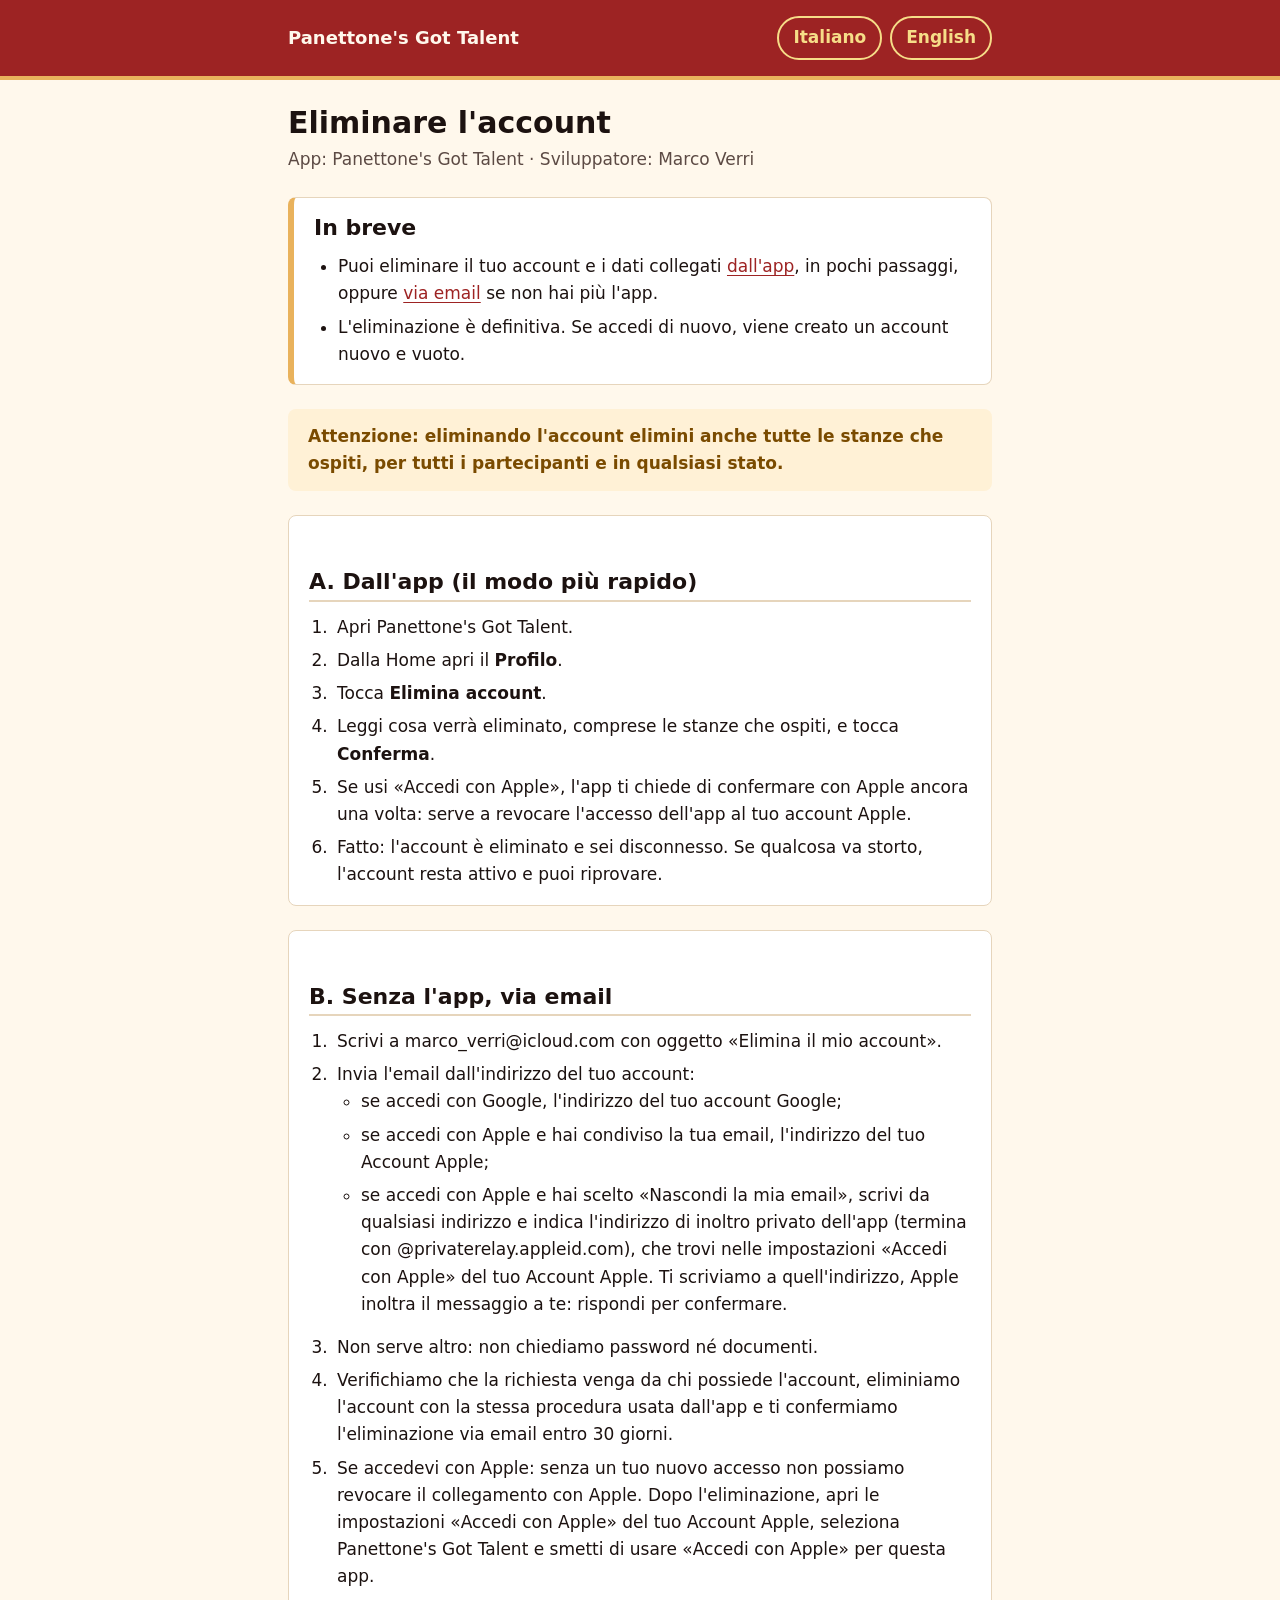
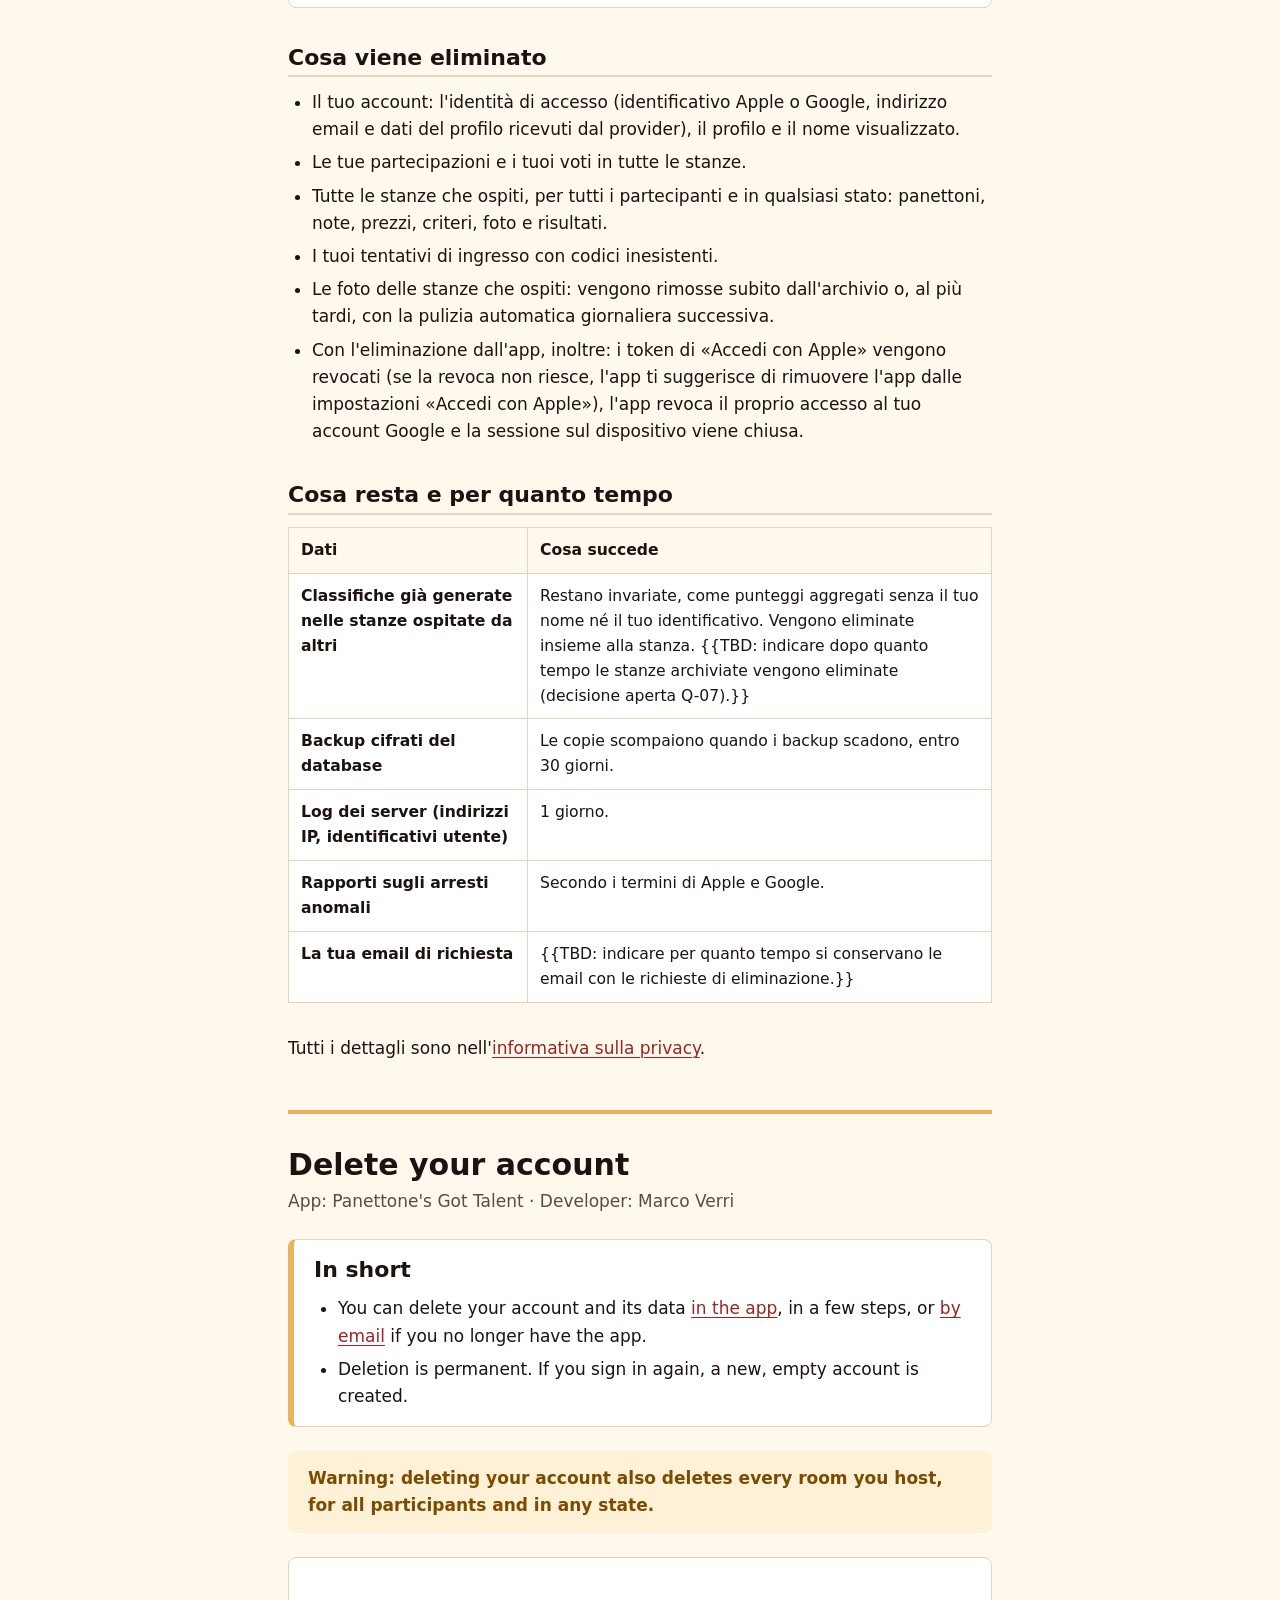
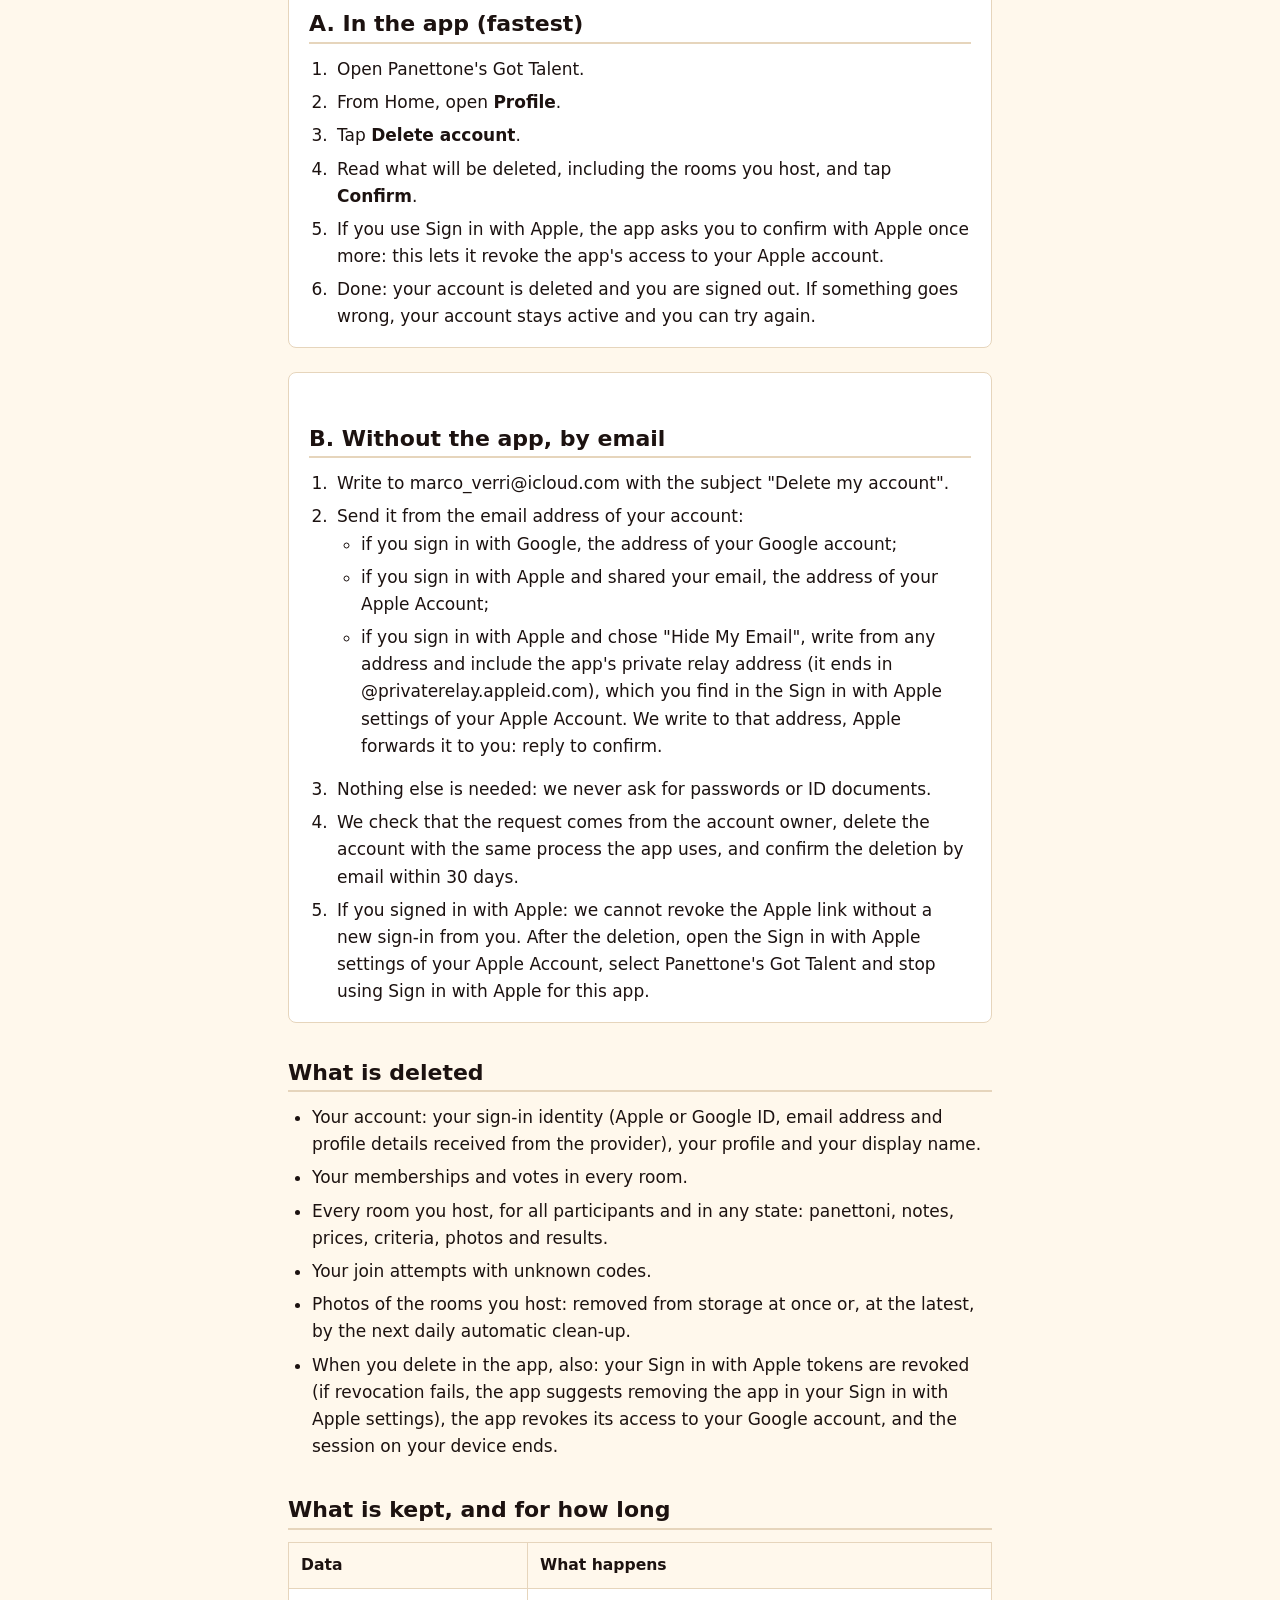
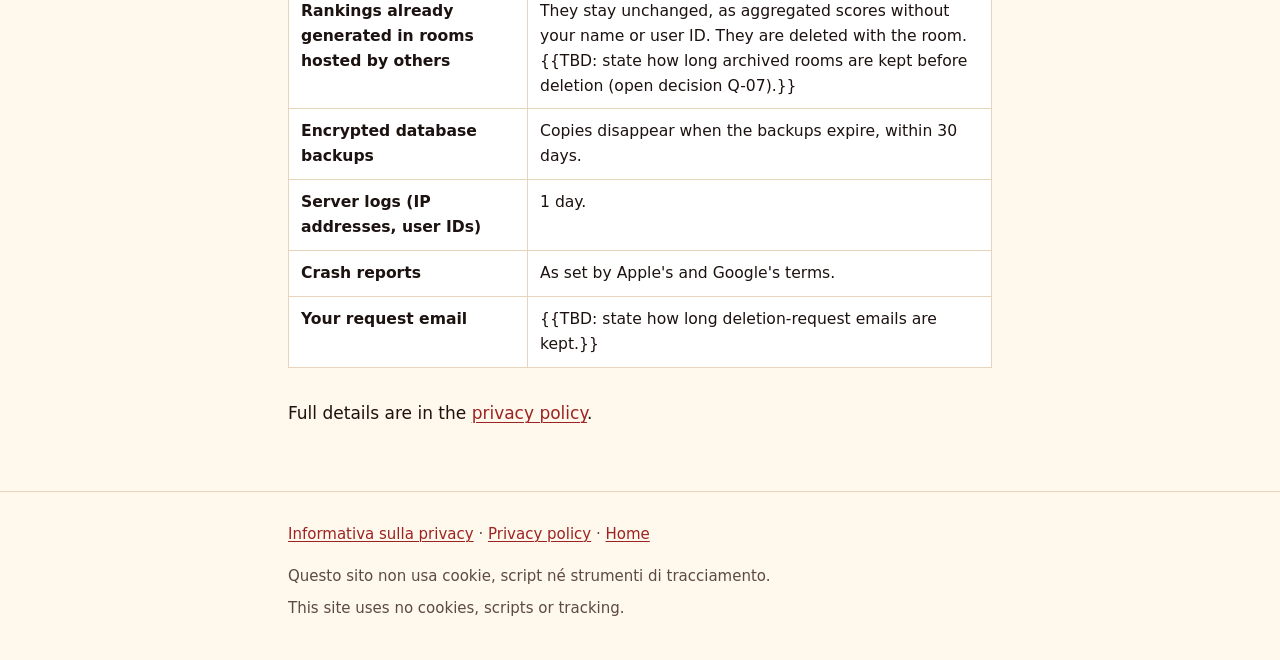
==== delete-account/index.html @ 715d3754 "feat: add privacy policy and account deletion pages Bilingual (IT/EN) static pages for the Panettone" ====
<!doctype html>
<html lang="it">
<head>
  <meta charset="utf-8">
  <meta name="viewport" content="width=device-width, initial-scale=1">
  <meta name="robots" content="index,follow">
  <meta name="color-scheme" content="light dark">
  <meta name="referrer" content="no-referrer">
  <meta http-equiv="Content-Security-Policy" content="default-src 'none'; style-src 'self'; img-src 'self' data:; base-uri 'none'; form-action 'none'">
  <meta name="description" content="Come eliminare l'account di Panettone's Got Talent e i dati collegati. How to delete your Panettone's Got Talent account and its data.">
  <title>Eliminare l'account · Delete your account – Panettone's Got Talent</title>
  <link rel="icon" href="data:,">
  <link rel="stylesheet" href="../assets/style.css">
</head>
<body>
  <header class="site-header">
    <div class="inner">
      <a class="brand" href="../">Panettone's Got Talent</a>
      <nav class="lang-switch" aria-label="Lingua / Language">
        <a href="#it" lang="it">Italiano</a>
        <a href="#en" lang="en">English</a>
      </nav>
    </div>
  </header>

  <main>
    <!-- ============================== ITALIANO ============================== -->
    <section id="it" lang="it">
      <h1>Eliminare l'account</h1>
      <p class="meta">App: Panettone's Got Talent · Sviluppatore: Marco Verri</p>

      <div class="summary">
        <h2 id="it-in-breve">In breve</h2>
        <ul>
          <li>Puoi eliminare il tuo account e i dati collegati <a href="#it-app">dall'app</a>, in pochi passaggi, oppure <a href="#it-email">via email</a> se non hai più l'app.</li>
          <li>L'eliminazione è definitiva. Se accedi di nuovo, viene creato un account nuovo e vuoto.</li>
        </ul>
      </div>

      <div class="notice" role="note">
        <p>Attenzione: eliminando l'account elimini anche tutte le stanze che ospiti, per tutti i partecipanti e in qualsiasi stato.</p>
      </div>

      <div class="card">
        <h2 id="it-app">A. Dall'app (il modo più rapido)</h2>
        <ol class="steps">
          <li>Apri Panettone's Got Talent.</li>
          <li>Dalla Home apri il <strong>Profilo</strong>.</li>
          <li>Tocca <strong>Elimina account</strong>.</li>
          <li>Leggi cosa verrà eliminato, comprese le stanze che ospiti, e tocca <strong>Conferma</strong>.</li>
          <li>Se usi «Accedi con Apple», l'app ti chiede di confermare con Apple ancora una volta: serve a revocare l'accesso dell'app al tuo account Apple.</li>
          <li>Fatto: l'account è eliminato e sei disconnesso. Se qualcosa va storto, l'account resta attivo e puoi riprovare.</li>
        </ol>
      </div>

      <div class="card">
        <h2 id="it-email">B. Senza l'app, via email</h2>
        <ol class="steps">
          <li>Scrivi a marco_verri@icloud.com con oggetto «Elimina il mio account».</li>
          <li>Invia l'email dall'indirizzo del tuo account:
            <ul>
              <li>se accedi con Google, l'indirizzo del tuo account Google;</li>
              <li>se accedi con Apple e hai condiviso la tua email, l'indirizzo del tuo Account Apple;</li>
              <li>se accedi con Apple e hai scelto «Nascondi la mia email», scrivi da qualsiasi indirizzo e indica l'indirizzo di inoltro privato dell'app (termina con @privaterelay.appleid.com), che trovi nelle impostazioni «Accedi con Apple» del tuo Account Apple. Ti scriviamo a quell'indirizzo, Apple inoltra il messaggio a te: rispondi per confermare.</li>
            </ul>
          </li>
          <li>Non serve altro: non chiediamo password né documenti.</li>
          <li>Verifichiamo che la richiesta venga da chi possiede l'account, eliminiamo l'account con la stessa procedura usata dall'app e ti confermiamo l'eliminazione via email entro 30 giorni.</li>
          <li>Se accedevi con Apple: senza un tuo nuovo accesso non possiamo revocare il collegamento con Apple. Dopo l'eliminazione, apri le impostazioni «Accedi con Apple» del tuo Account Apple, seleziona Panettone's Got Talent e smetti di usare «Accedi con Apple» per questa app.</li>
        </ol>
      </div>

      <h2 id="it-eliminato">Cosa viene eliminato</h2>
      <ul>
        <li>Il tuo account: l'identità di accesso (identificativo Apple o Google, indirizzo email e dati del profilo ricevuti dal provider), il profilo e il nome visualizzato.</li>
        <li>Le tue partecipazioni e i tuoi voti in tutte le stanze.</li>
        <li>Tutte le stanze che ospiti, per tutti i partecipanti e in qualsiasi stato: panettoni, note, prezzi, criteri, foto e risultati.</li>
        <li>I tuoi tentativi di ingresso con codici inesistenti.</li>
        <li>Le foto delle stanze che ospiti: vengono rimosse subito dall'archivio o, al più tardi, con la pulizia automatica giornaliera successiva.</li>
        <li>Con l'eliminazione dall'app, inoltre: i token di «Accedi con Apple» vengono revocati (se la revoca non riesce, l'app ti suggerisce di rimuovere l'app dalle impostazioni «Accedi con Apple»), l'app revoca il proprio accesso al tuo account Google e la sessione sul dispositivo viene chiusa.</li>
      </ul>

      <h2 id="it-conservato">Cosa resta e per quanto tempo</h2>
      <div class="table-wrap">
        <table>
          <thead>
            <tr><th scope="col">Dati</th><th scope="col">Cosa succede</th></tr>
          </thead>
          <tbody>
            <tr>
              <th scope="row">Classifiche già generate nelle stanze ospitate da altri</th>
              <td>Restano invariate, come punteggi aggregati senza il tuo nome né il tuo identificativo. Vengono eliminate insieme alla stanza. {{TBD: indicare dopo quanto tempo le stanze archiviate vengono eliminate (decisione aperta Q-07).}}</td>
            </tr>
            <tr>
              <th scope="row">Backup cifrati del database</th>
              <td>Le copie scompaiono quando i backup scadono, entro 30 giorni.</td>
            </tr>
            <tr>
              <th scope="row">Log dei server (indirizzi IP, identificativi utente)</th>
              <td>1 giorno.</td>
            </tr>
            <tr>
              <th scope="row">Rapporti sugli arresti anomali</th>
              <td>Secondo i termini di Apple e Google.</td>
            </tr>
            <tr>
              <th scope="row">La tua email di richiesta</th>
              <td>{{TBD: indicare per quanto tempo si conservano le email con le richieste di eliminazione.}}</td>
            </tr>
          </tbody>
        </table>
      </div>
      <p>Tutti i dettagli sono nell'<a href="../privacy/#it">informativa sulla privacy</a>.</p>
    </section>

    <!-- ============================== ENGLISH ============================== -->
    <section id="en" lang="en">
      <h1>Delete your account</h1>
      <p class="meta">App: Panettone's Got Talent · Developer: Marco Verri</p>

      <div class="summary">
        <h2 id="en-summary">In short</h2>
        <ul>
          <li>You can delete your account and its data <a href="#en-app">in the app</a>, in a few steps, or <a href="#en-email">by email</a> if you no longer have the app.</li>
          <li>Deletion is permanent. If you sign in again, a new, empty account is created.</li>
        </ul>
      </div>

      <div class="notice" role="note">
        <p>Warning: deleting your account also deletes every room you host, for all participants and in any state.</p>
      </div>

      <div class="card">
        <h2 id="en-app">A. In the app (fastest)</h2>
        <ol class="steps">
          <li>Open Panettone's Got Talent.</li>
          <li>From Home, open <strong>Profile</strong>.</li>
          <li>Tap <strong>Delete account</strong>.</li>
          <li>Read what will be deleted, including the rooms you host, and tap <strong>Confirm</strong>.</li>
          <li>If you use Sign in with Apple, the app asks you to confirm with Apple once more: this lets it revoke the app's access to your Apple account.</li>
          <li>Done: your account is deleted and you are signed out. If something goes wrong, your account stays active and you can try again.</li>
        </ol>
      </div>

      <div class="card">
        <h2 id="en-email">B. Without the app, by email</h2>
        <ol class="steps">
          <li>Write to marco_verri@icloud.com with the subject "Delete my account".</li>
          <li>Send it from the email address of your account:
            <ul>
              <li>if you sign in with Google, the address of your Google account;</li>
              <li>if you sign in with Apple and shared your email, the address of your Apple Account;</li>
              <li>if you sign in with Apple and chose "Hide My Email", write from any address and include the app's private relay address (it ends in @privaterelay.appleid.com), which you find in the Sign in with Apple settings of your Apple Account. We write to that address, Apple forwards it to you: reply to confirm.</li>
            </ul>
          </li>
          <li>Nothing else is needed: we never ask for passwords or ID documents.</li>
          <li>We check that the request comes from the account owner, delete the account with the same process the app uses, and confirm the deletion by email within 30 days.</li>
          <li>If you signed in with Apple: we cannot revoke the Apple link without a new sign-in from you. After the deletion, open the Sign in with Apple settings of your Apple Account, select Panettone's Got Talent and stop using Sign in with Apple for this app.</li>
        </ol>
      </div>

      <h2 id="en-deleted">What is deleted</h2>
      <ul>
        <li>Your account: your sign-in identity (Apple or Google ID, email address and profile details received from the provider), your profile and your display name.</li>
        <li>Your memberships and votes in every room.</li>
        <li>Every room you host, for all participants and in any state: panettoni, notes, prices, criteria, photos and results.</li>
        <li>Your join attempts with unknown codes.</li>
        <li>Photos of the rooms you host: removed from storage at once or, at the latest, by the next daily automatic clean-up.</li>
        <li>When you delete in the app, also: your Sign in with Apple tokens are revoked (if revocation fails, the app suggests removing the app in your Sign in with Apple settings), the app revokes its access to your Google account, and the session on your device ends.</li>
      </ul>

      <h2 id="en-kept">What is kept, and for how long</h2>
      <div class="table-wrap">
        <table>
          <thead>
            <tr><th scope="col">Data</th><th scope="col">What happens</th></tr>
          </thead>
          <tbody>
            <tr>
              <th scope="row">Rankings already generated in rooms hosted by others</th>
              <td>They stay unchanged, as aggregated scores without your name or user ID. They are deleted with the room. {{TBD: state how long archived rooms are kept before deletion (open decision Q-07).}}</td>
            </tr>
            <tr>
              <th scope="row">Encrypted database backups</th>
              <td>Copies disappear when the backups expire, within 30 days.</td>
            </tr>
            <tr>
              <th scope="row">Server logs (IP addresses, user IDs)</th>
              <td>1 day.</td>
            </tr>
            <tr>
              <th scope="row">Crash reports</th>
              <td>As set by Apple's and Google's terms.</td>
            </tr>
            <tr>
              <th scope="row">Your request email</th>
              <td>{{TBD: state how long deletion-request emails are kept.}}</td>
            </tr>
          </tbody>
        </table>
      </div>
      <p>Full details are in the <a href="../privacy/#en">privacy policy</a>.</p>
    </section>
  </main>

  <footer class="site-footer">
    <div class="inner">
      <p><a href="../privacy/#it" lang="it">Informativa sulla privacy</a> · <a href="../privacy/#en" lang="en">Privacy policy</a> · <a href="../">Home</a></p>
      <p lang="it">Questo sito non usa cookie, script né strumenti di tracciamento.</p>
      <p lang="en">This site uses no cookies, scripts or tracking.</p>
    </div>
  </footer>
</body>
</html>
---- assets/style.css ----
/*
 * Panettone's Got Talent - legal pages.
 * Colours come from the app's semantic tokens (docs/design/ui-guidelines.md).
 * Brand red and gold are used for the header, links and accents only;
 * body text stays ink on cream (light) or cream on night (dark).
 */

:root {
  color-scheme: light dark;

  --bg: #FFF8EC;            /* background (cream50) */
  --surface: #FFFFFF;       /* surface */
  --text: #1C1210;          /* textPrimary (ink900) */
  --text-muted: #5C4A44;    /* textSecondary (ink600) */
  --link: #9D2323;          /* primary (red700) */
  --link-hover: #7E1B1C;    /* primaryPressed (red800) */
  --border: #E6D5BC;        /* borderSubtle */
  --accent: #E9B25C;        /* accent (gold400), decoration only */
  --focus: #7A5512;         /* focus (gold700) */
  --stage: #9D2323;         /* stage surface */
  --stage-text: #FFF8EC;
  --stage-highlight: #F6DD88;
  --notice-bg: #FFF1D6;     /* warningContainer */
  --notice-text: #7A4B00;   /* warning */

  --font: system-ui, -apple-system, "Segoe UI", Roboto, "Helvetica Neue", Arial, sans-serif;
  --measure: 46rem;
}

@media (prefers-color-scheme: dark) {
  :root {
    --bg: #1F0A0B;          /* background, dark (night950) */
    --surface: #2B1213;     /* surface, dark */
    --text: #FBF1E3;        /* textPrimary, dark */
    --text-muted: #D8C3B0;  /* textSecondary, dark */
    --link: #E9B25C;        /* primary, dark (gold takes over) */
    --link-hover: #F6DD88;  /* primaryPressed, dark */
    --border: #4A2A28;      /* borderSubtle, dark */
    --accent: #F6DD88;
    --focus: #E9B25C;
    --stage: #531413;       /* deep stage area */
    --notice-bg: #3A2A08;   /* warningContainer, dark */
    --notice-text: #FFD27A; /* warning, dark */
  }
}

*,
*::before,
*::after {
  box-sizing: border-box;
}

html {
  -webkit-text-size-adjust: 100%;
  text-size-adjust: 100%;
}

body {
  margin: 0;
  background: var(--bg);
  color: var(--text);
  font-family: var(--font);
  font-size: 1.0625rem;
  line-height: 1.6;
  overflow-wrap: break-word;
}

/* Header: the only large brand-red area */

.site-header {
  background: var(--stage);
  color: var(--stage-text);
  border-bottom: 4px solid var(--accent);
}

.site-header .inner {
  max-width: var(--measure);
  margin: 0 auto;
  padding: 1rem;
  display: flex;
  flex-wrap: wrap;
  align-items: center;
  justify-content: space-between;
  gap: 0.5rem 1rem;
}

.brand {
  color: var(--stage-text);
  font-weight: 700;
  font-size: 1.125rem;
  text-decoration: none;
  display: inline-flex;
  align-items: center;
  min-height: 44px;
}

.brand:hover,
.brand:focus-visible {
  color: var(--stage-highlight);
}

.lang-switch {
  display: flex;
  gap: 0.5rem;
}

.lang-switch a {
  display: inline-flex;
  align-items: center;
  justify-content: center;
  min-height: 44px;
  min-width: 44px;
  padding: 0 0.875rem;
  border: 2px solid var(--stage-highlight);
  border-radius: 999px;
  color: var(--stage-highlight);
  font-weight: 600;
  text-decoration: none;
}

.lang-switch a:hover,
.lang-switch a:focus-visible {
  background: var(--stage-highlight);
  color: #1C1210;
}

/* Main column */

main {
  max-width: var(--measure);
  margin: 0 auto;
  padding: 1.5rem 1rem 3rem;
}

section[lang] + section[lang] {
  margin-top: 3rem;
  padding-top: 2rem;
  border-top: 4px solid var(--accent);
}

h1,
h2,
h3 {
  line-height: 1.25;
  color: var(--text);
}

h1 {
  font-size: 1.875rem;
  margin: 0 0 0.25rem;
}

h2 {
  font-size: 1.375rem;
  margin: 2.25rem 0 0.75rem;
  padding-bottom: 0.25rem;
  border-bottom: 2px solid var(--border);
}

h3 {
  font-size: 1.125rem;
  margin: 1.5rem 0 0.5rem;
}

[id] {
  scroll-margin-top: 1rem;
}

p,
ul,
ol,
table {
  margin: 0 0 1rem;
}

ul,
ol {
  padding-left: 1.5rem;
}

li + li {
  margin-top: 0.375rem;
}

.meta {
  color: var(--text-muted);
  margin-bottom: 1.5rem;
}

a {
  color: var(--link);
  text-decoration-thickness: 1px;
  text-underline-offset: 0.15em;
}

a:hover {
  color: var(--link-hover);
  text-decoration-thickness: 2px;
}

a:focus-visible {
  outline: 3px solid var(--focus);
  outline-offset: 2px;
  border-radius: 2px;
}

.site-header a:focus-visible {
  outline-color: var(--stage-highlight);
}

/* Summary box: the answer first */

.summary {
  background: var(--surface);
  border: 1px solid var(--border);
  border-left: 6px solid var(--accent);
  border-radius: 8px;
  padding: 1rem 1.25rem;
  margin: 0 0 1.5rem;
}

.summary h2 {
  margin-top: 0;
  border-bottom: 0;
  padding-bottom: 0;
}

.summary ul {
  margin-bottom: 0;
}

/* Warning notice (hosted rooms deleted for everyone) */

.notice {
  background: var(--notice-bg);
  color: var(--notice-text);
  border-radius: 8px;
  padding: 0.875rem 1.25rem;
  margin: 0 0 1.5rem;
  font-weight: 600;
}

.notice p {
  margin: 0;
}

/* Table of contents */

.toc {
  margin: 0 0 1.5rem;
}

.toc ol {
  columns: 2 16rem;
  column-gap: 2rem;
}

.toc li {
  break-inside: avoid;
}

/* Steps */

.steps > li {
  padding-left: 0.25rem;
}

.card {
  background: var(--surface);
  border: 1px solid var(--border);
  border-radius: 8px;
  padding: 1rem 1.25rem;
  margin: 0 0 1.5rem;
}

.card h3 {
  margin-top: 0;
}

.card > :last-child {
  margin-bottom: 0;
}

/* Tables: two columns, wrap on small screens */

.table-wrap {
  overflow-x: auto;
  margin: 0 0 1rem;
}

table {
  width: 100%;
  border-collapse: collapse;
  background: var(--surface);
  font-size: 0.975rem;
}

th,
td {
  text-align: left;
  vertical-align: top;
  padding: 0.625rem 0.75rem;
  border: 1px solid var(--border);
}

thead th {
  background: var(--bg);
}

tbody th {
  font-weight: 600;
  width: 34%;
}

/* Footer */

.site-footer {
  border-top: 1px solid var(--border);
  color: var(--text-muted);
  font-size: 0.9375rem;
}

.site-footer .inner {
  max-width: var(--measure);
  margin: 0 auto;
  padding: 1.25rem 1rem 2rem;
}

.site-footer p {
  margin: 0 0 0.5rem;
}

.site-footer a {
  display: inline-block;
  min-height: 44px;
  line-height: 44px;
}

/* Landing page links */

.link-list {
  list-style: none;
  padding: 0;
}

.link-list a {
  display: inline-flex;
  align-items: center;
  min-height: 44px;
  font-weight: 600;
}

@media (max-width: 30rem) {
  body {
    font-size: 1rem;
  }

  h1 {
    font-size: 1.625rem;
  }

  tbody th {
    width: 40%;
  }
}

@media print {
  .site-header,
  .lang-switch,
  .site-footer {
    background: none;
    color: #000;
    border: 0;
  }

  body {
    background: #fff;
    color: #000;
  }

  a,
  .brand {
    color: #000;
  }
}
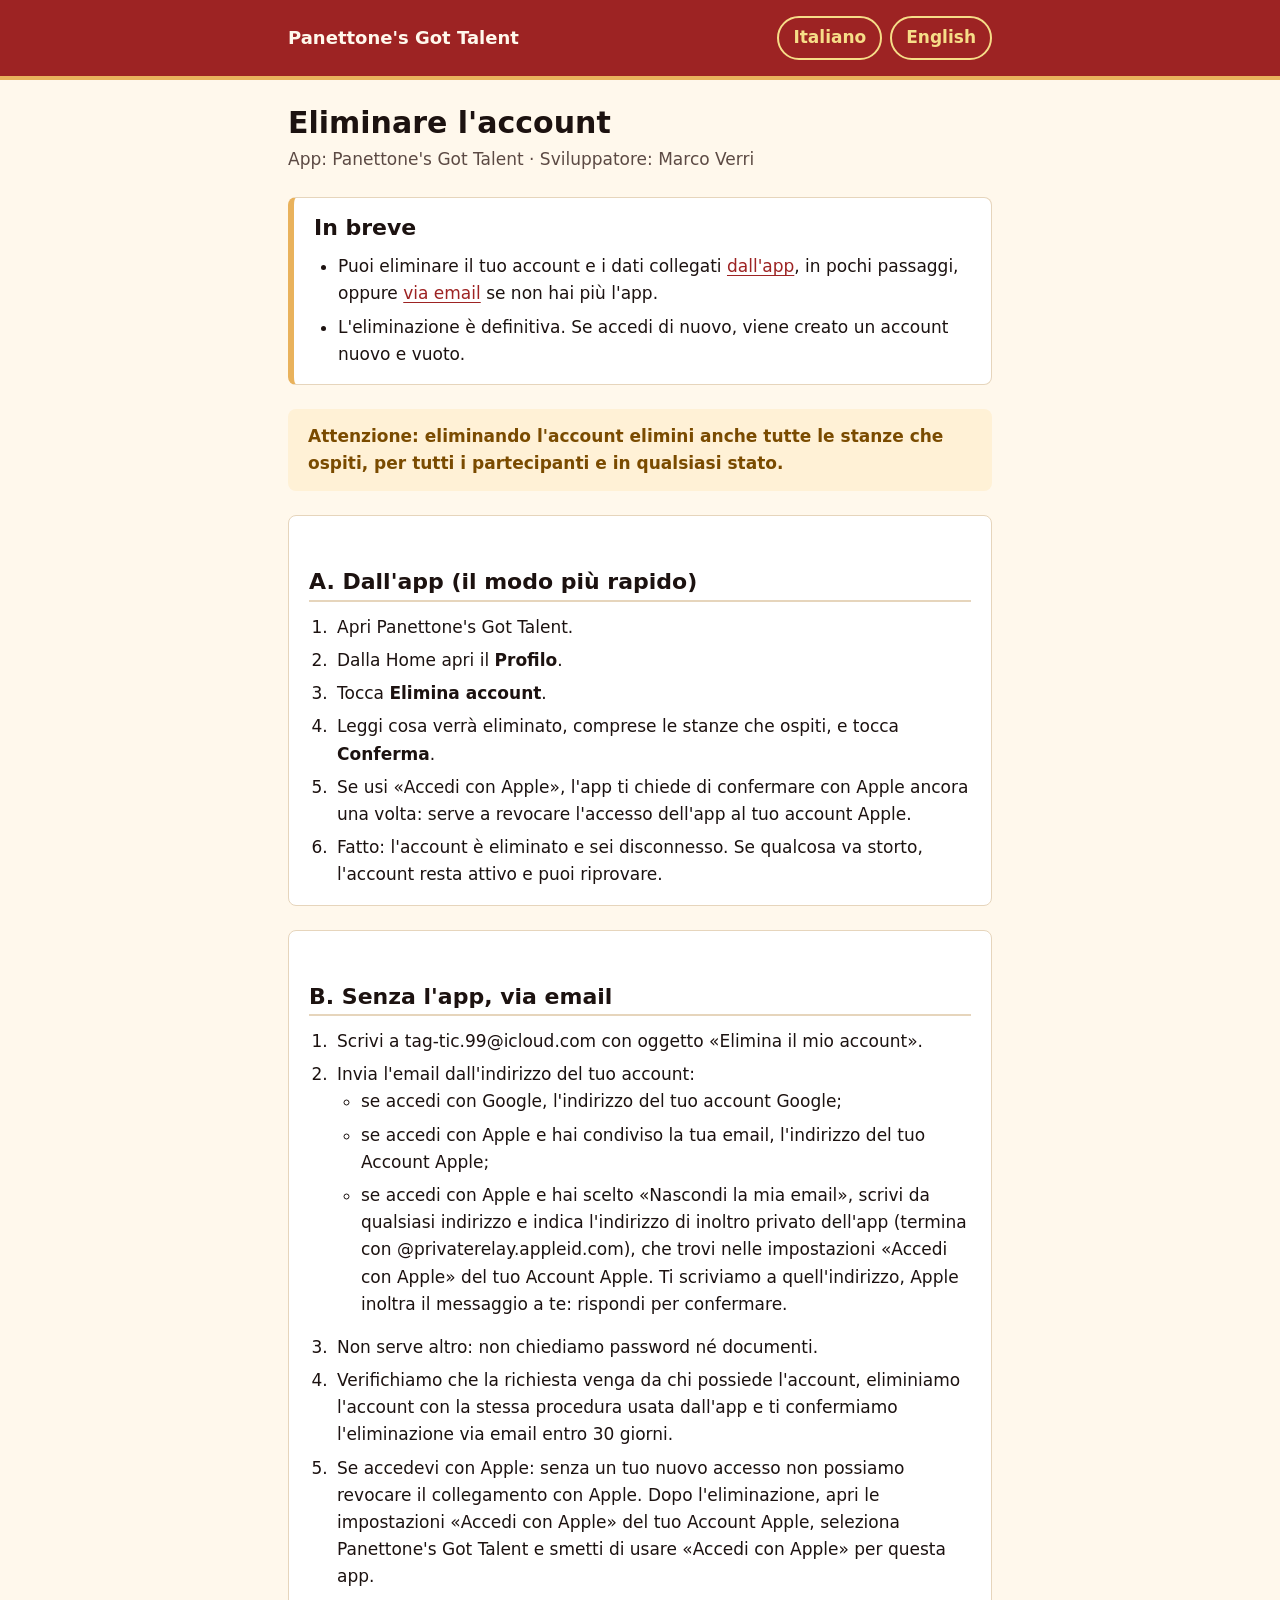
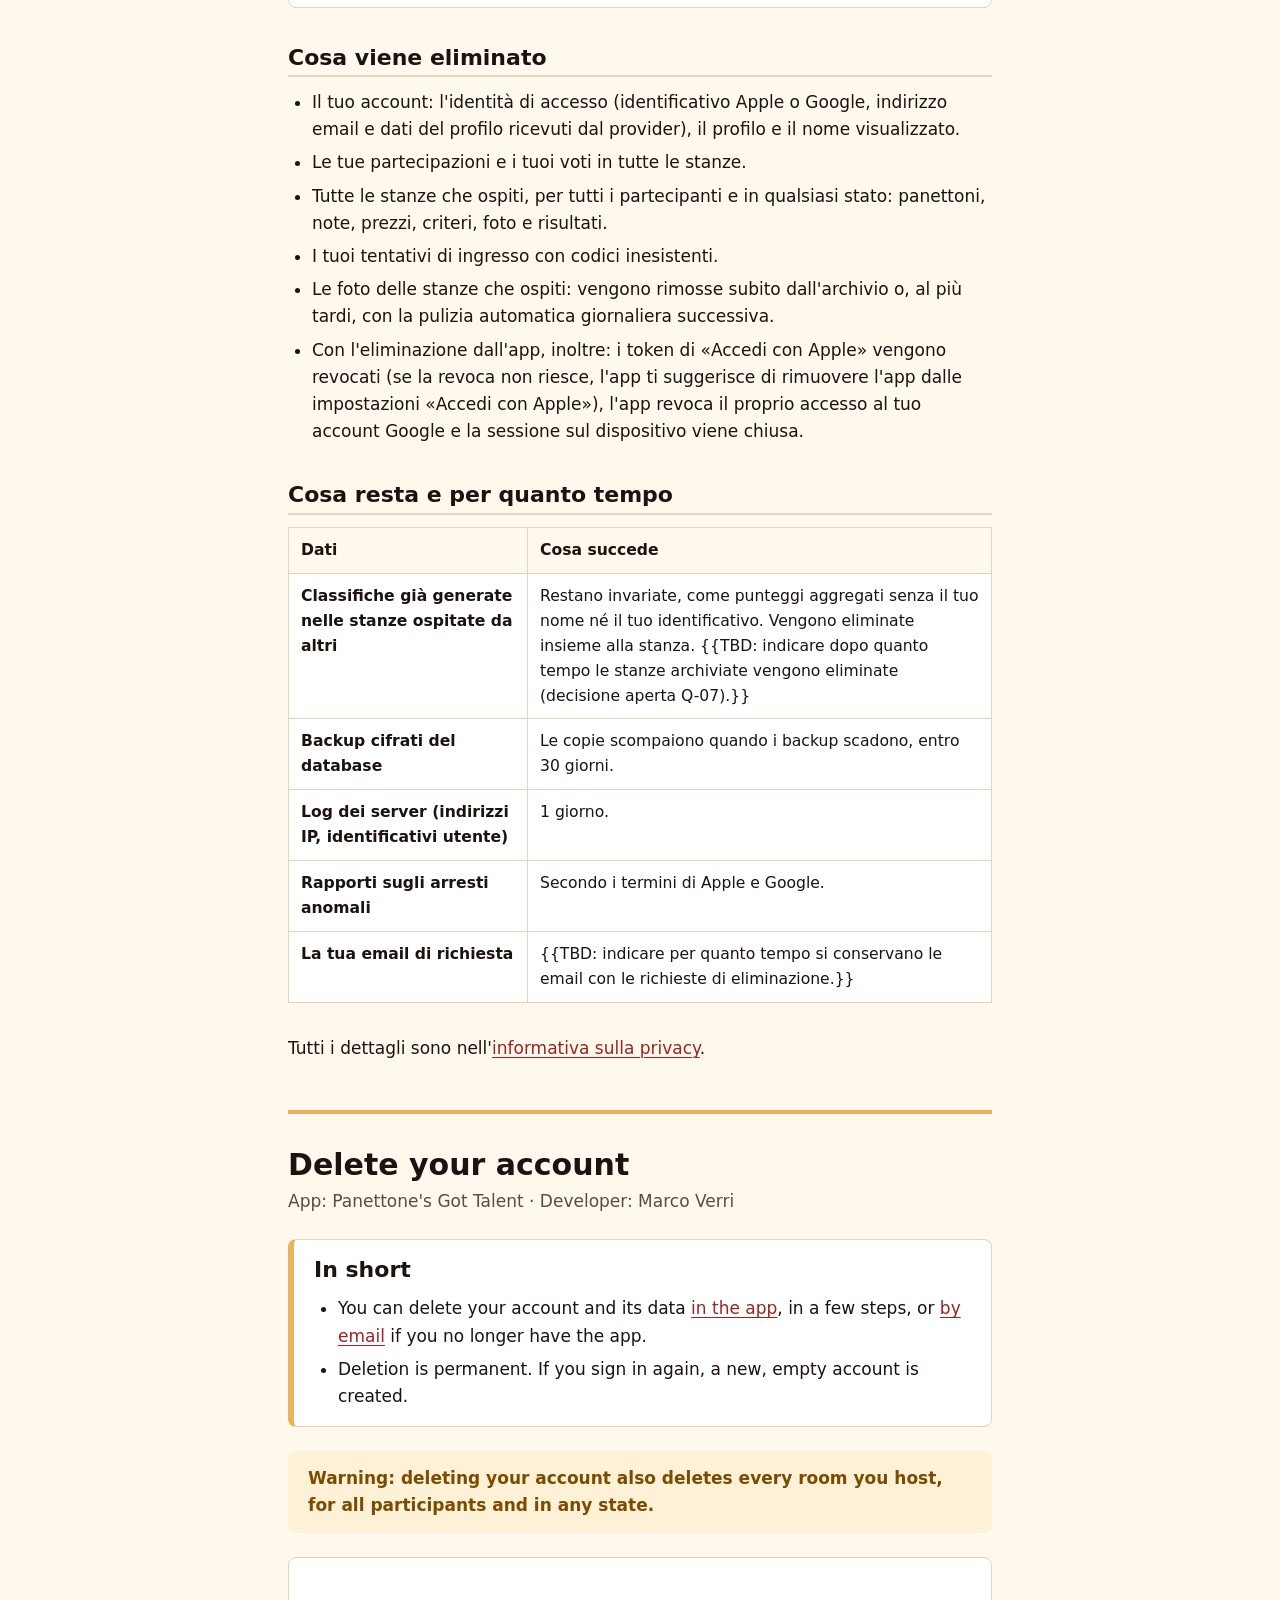
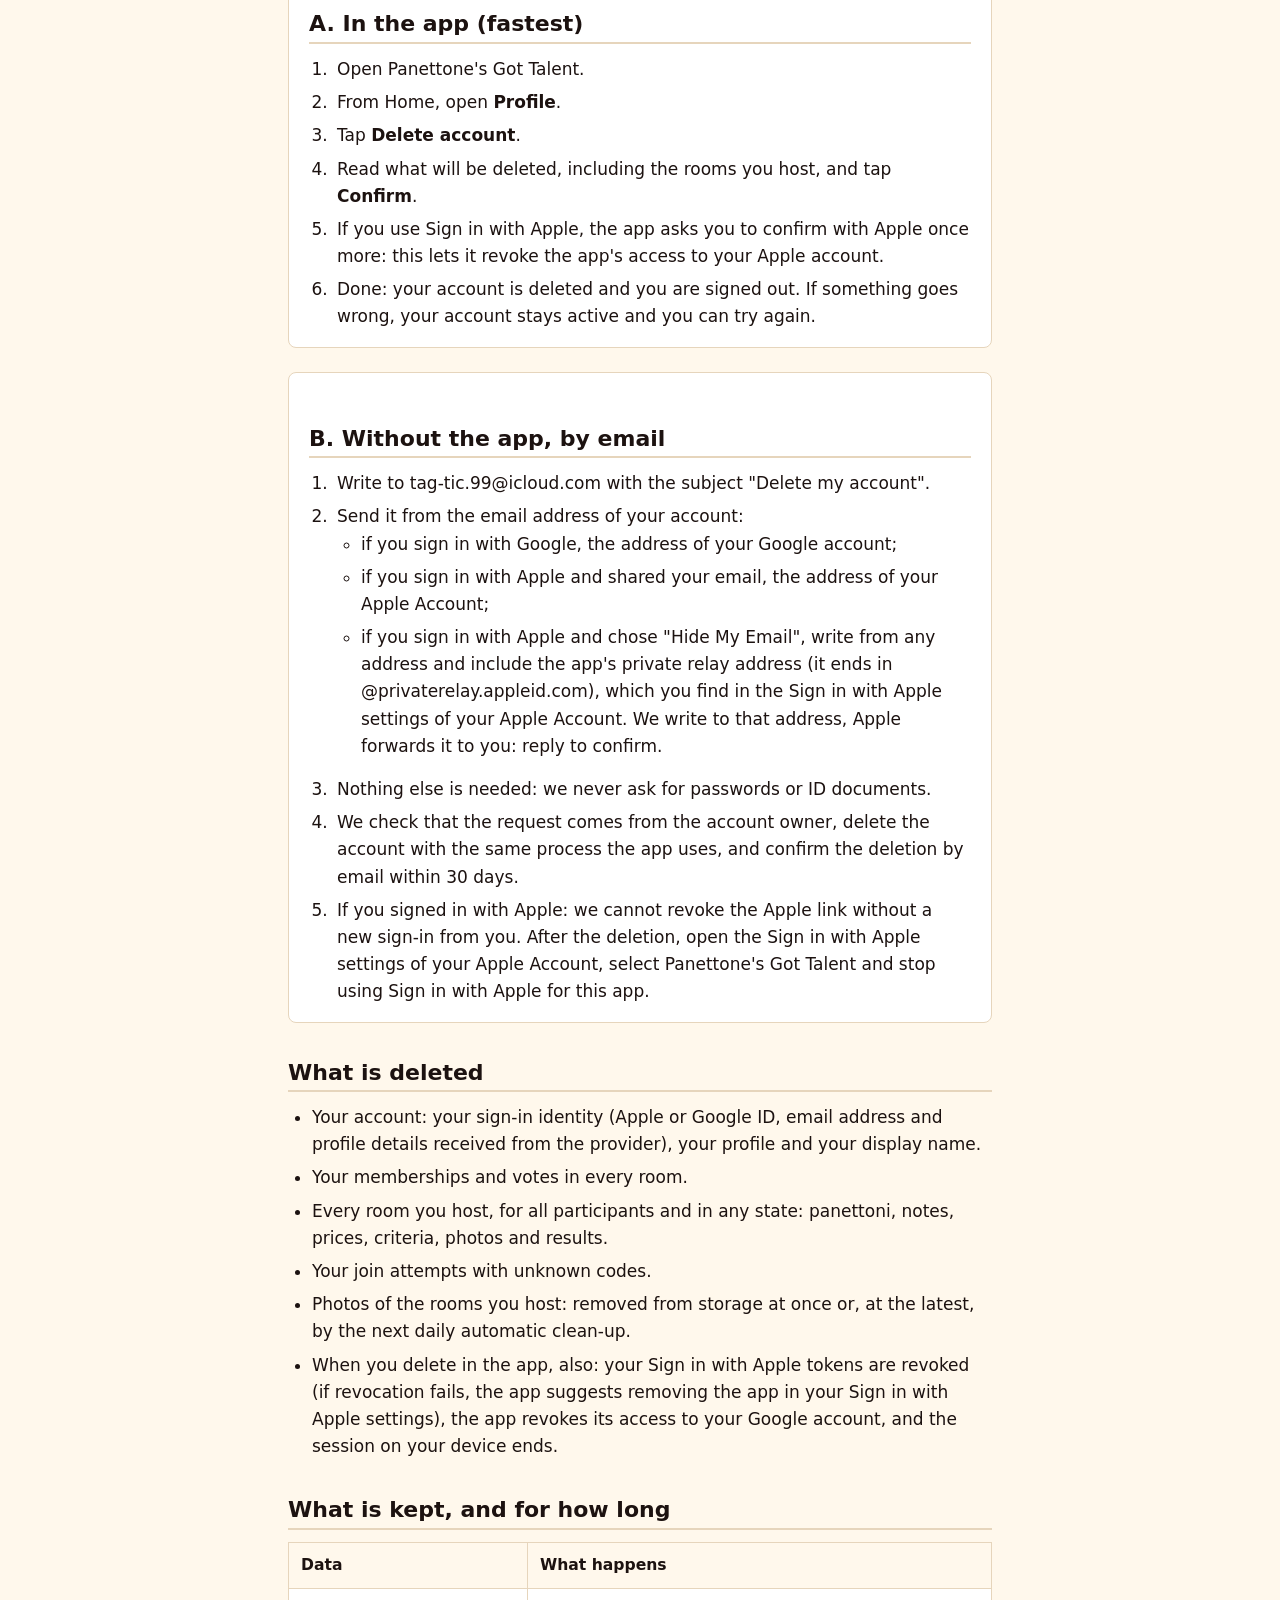
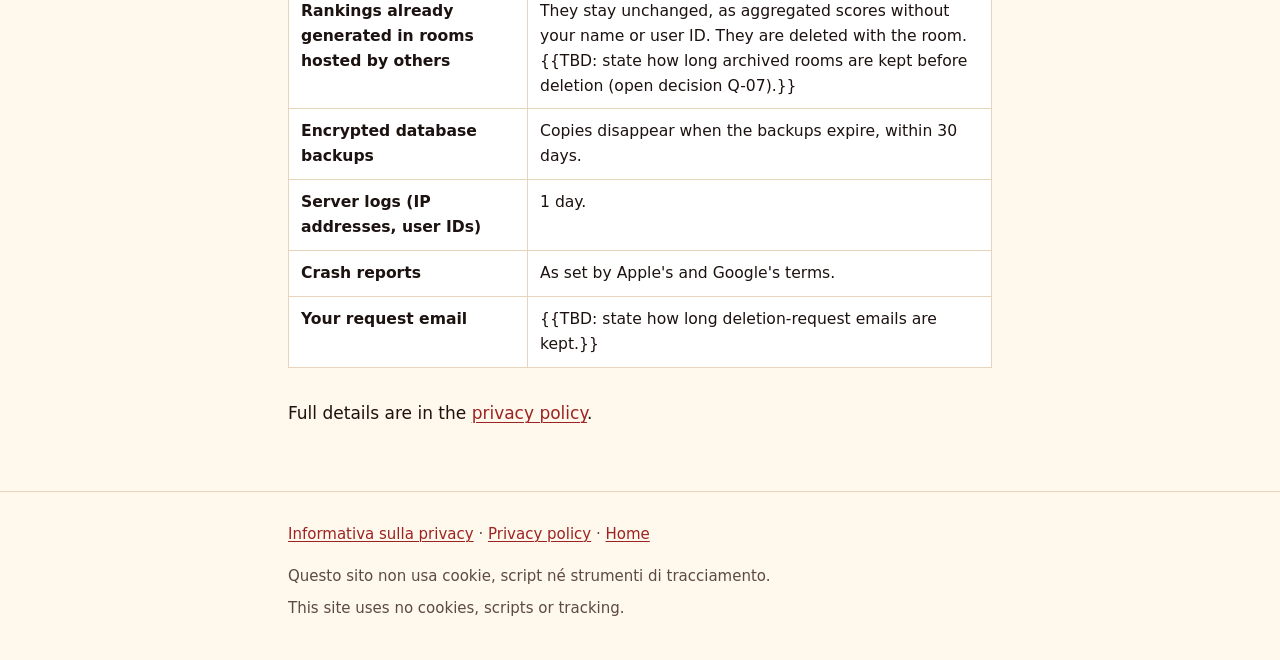
==== commit e8191146: "fix: use the dedicated contact email" ====
--- a/delete-account/index.html
+++ b/delete-account/index.html
@@ -56,7 +56,7 @@
       <div class="card">
         <h2 id="it-email">B. Senza l'app, via email</h2>
         <ol class="steps">
-          <li>Scrivi a marco_verri@icloud.com con oggetto «Elimina il mio account».</li>
+          <li>Scrivi a tag-tic.99@icloud.com con oggetto «Elimina il mio account».</li>
           <li>Invia l'email dall'indirizzo del tuo account:
             <ul>
               <li>se accedi con Google, l'indirizzo del tuo account Google;</li>
@@ -145,7 +145,7 @@
       <div class="card">
         <h2 id="en-email">B. Without the app, by email</h2>
         <ol class="steps">
-          <li>Write to marco_verri@icloud.com with the subject "Delete my account".</li>
+          <li>Write to tag-tic.99@icloud.com with the subject "Delete my account".</li>
           <li>Send it from the email address of your account:
             <ul>
               <li>if you sign in with Google, the address of your Google account;</li>
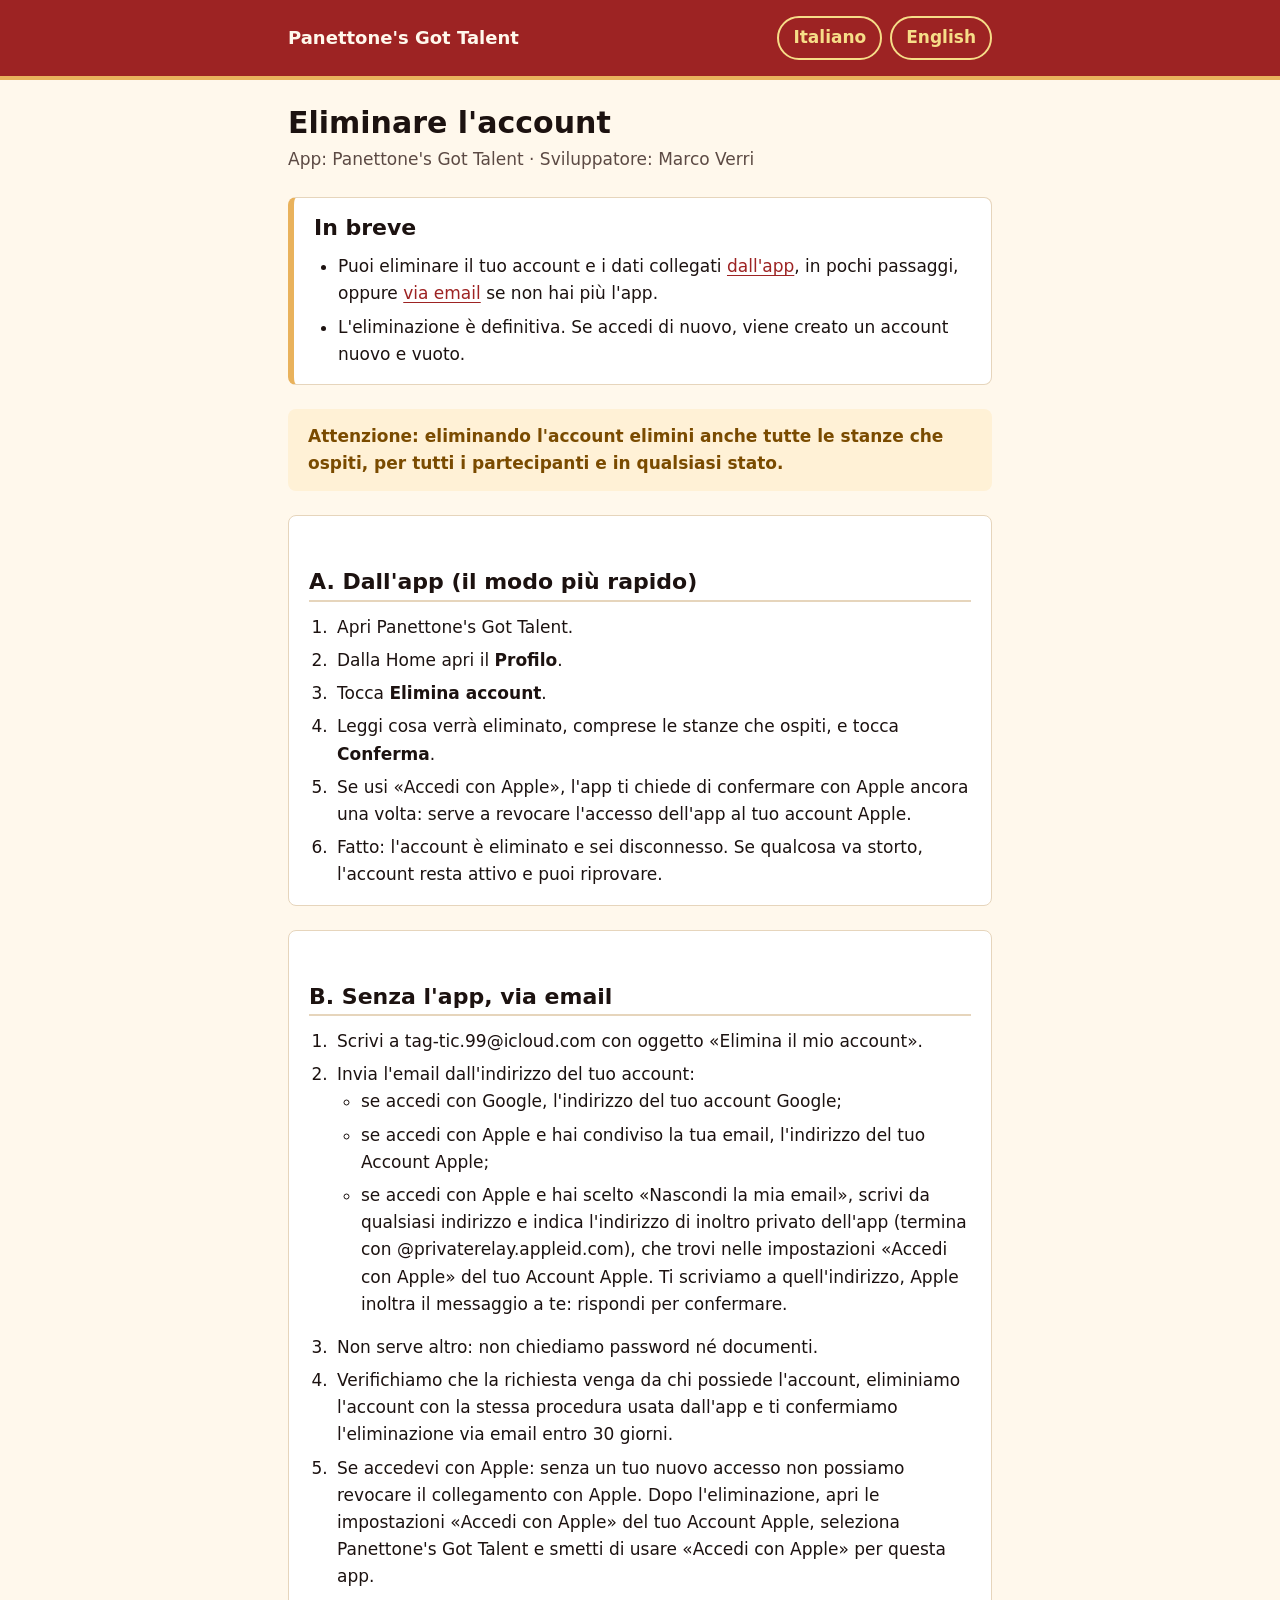
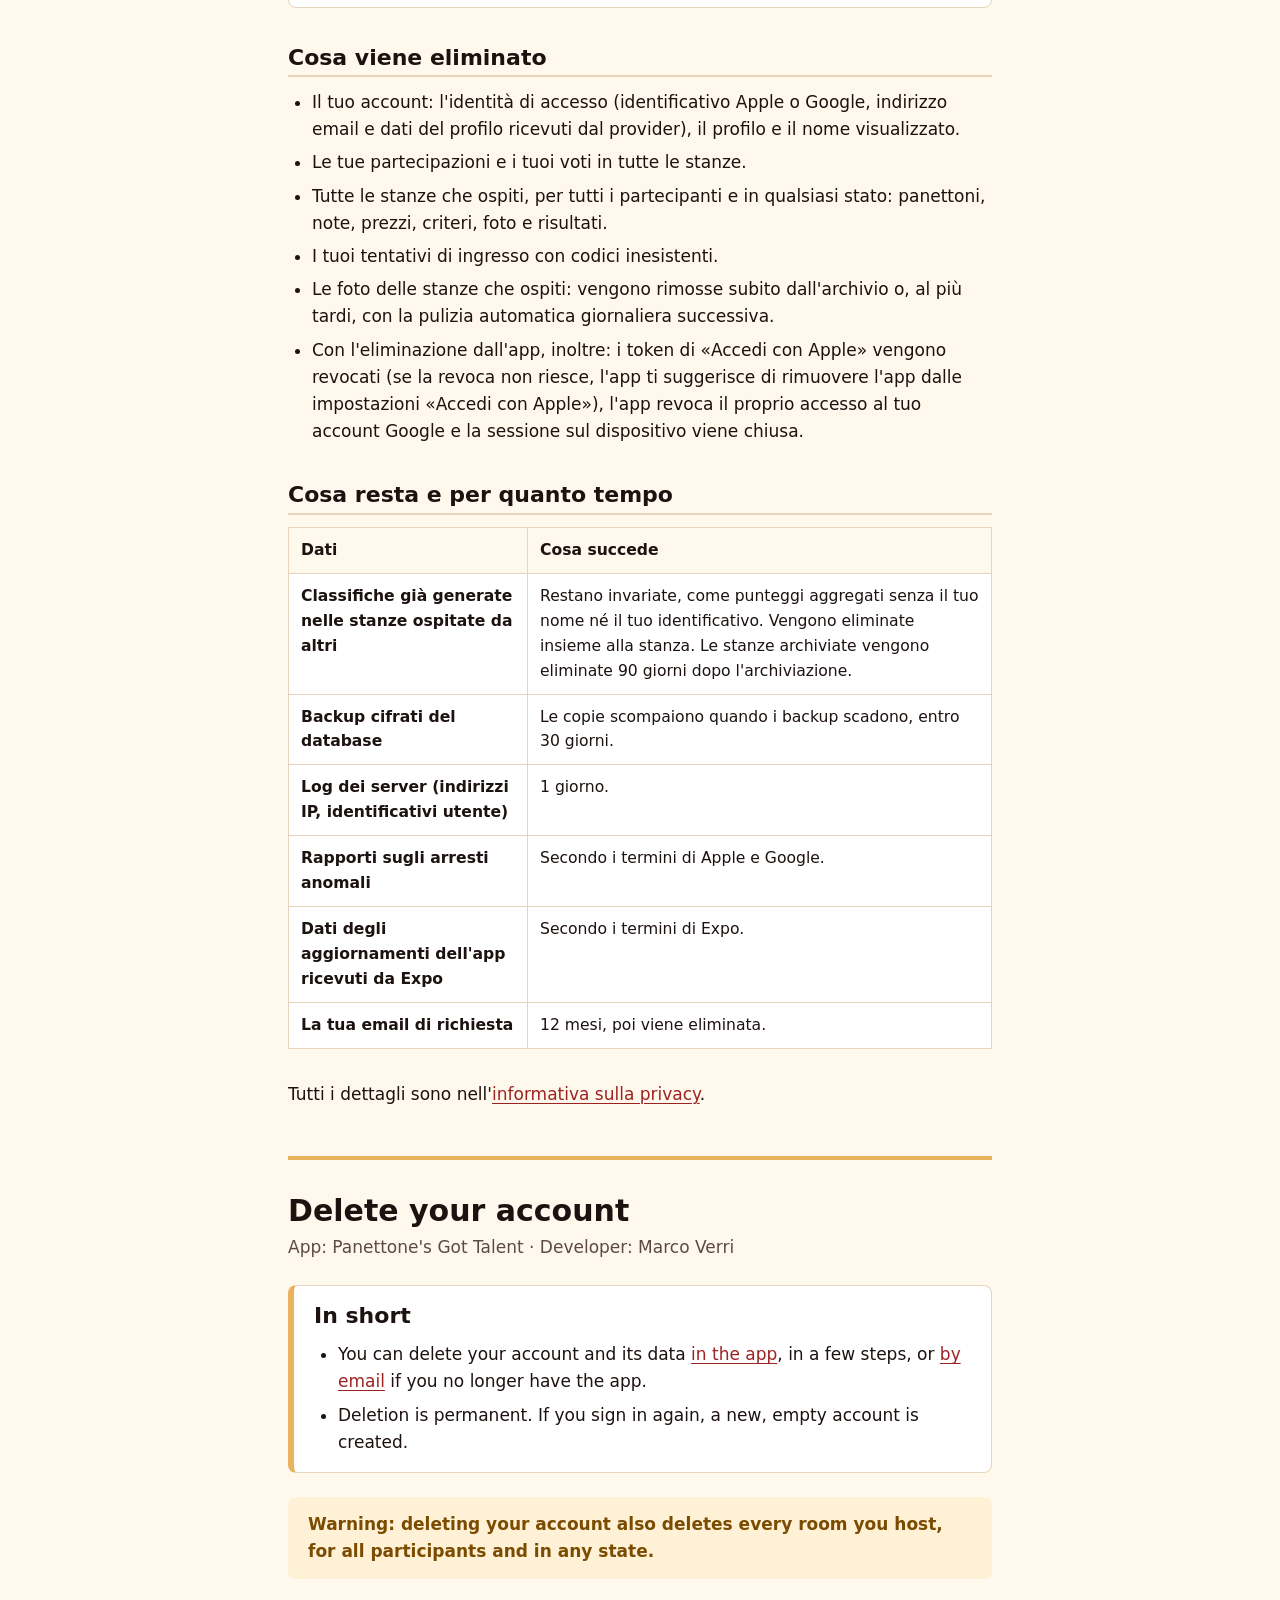
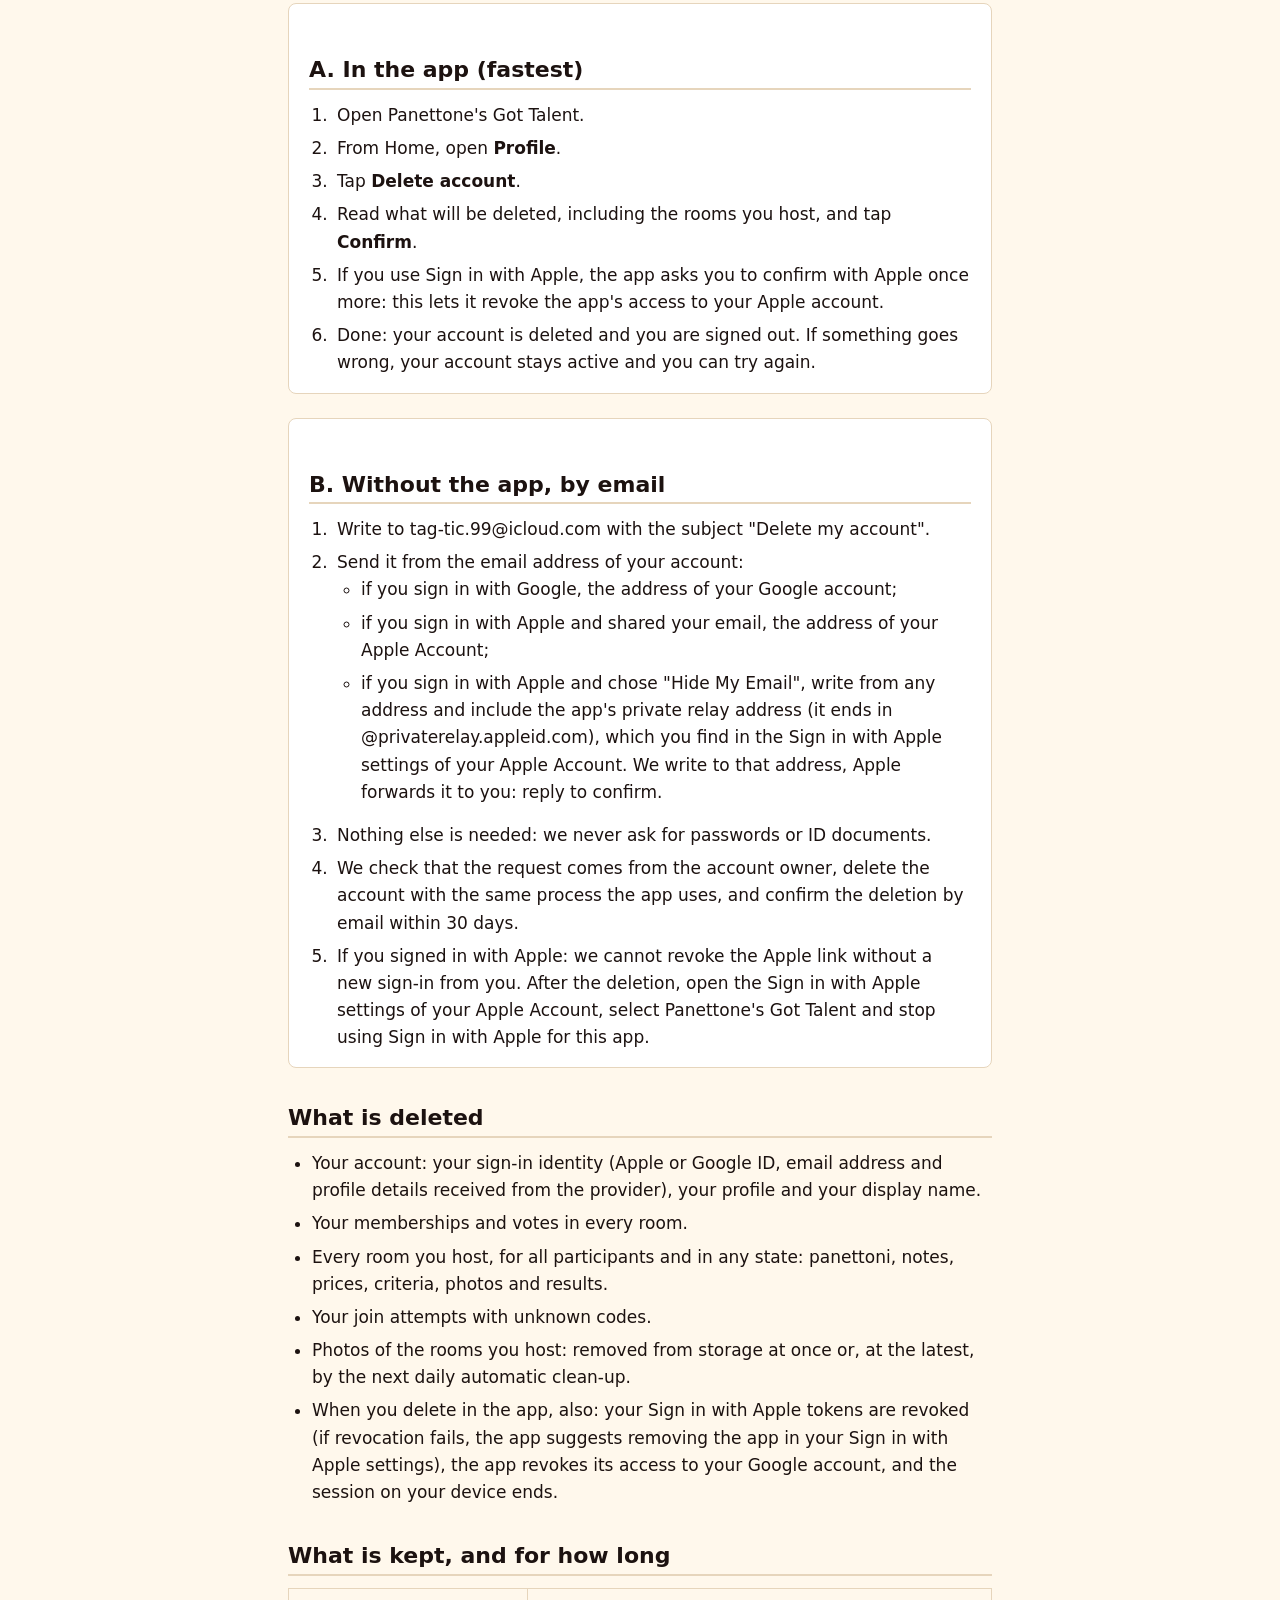
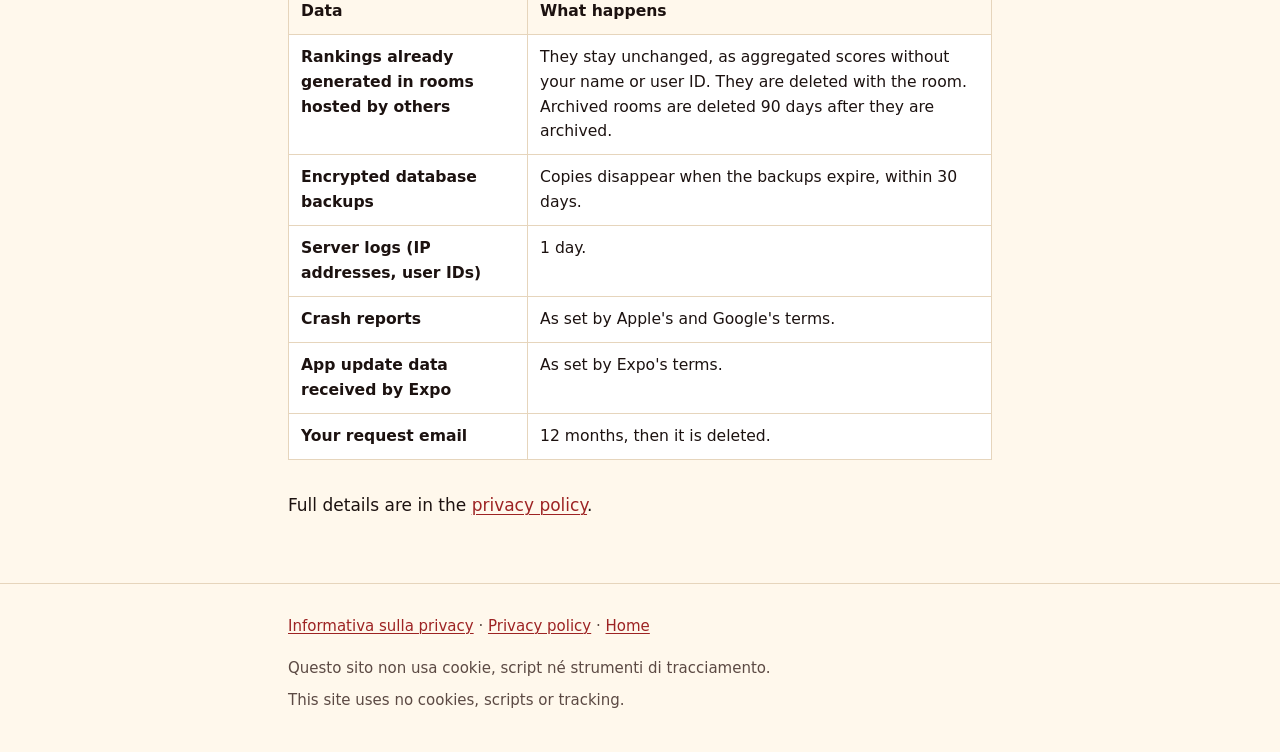
==== commit b4956a67: "docs: fill retention, recipients, transfers and minimum age" ====
--- a/delete-account/index.html
+++ b/delete-account/index.html
@@ -89,7 +89,7 @@
           <tbody>
             <tr>
               <th scope="row">Classifiche già generate nelle stanze ospitate da altri</th>
-              <td>Restano invariate, come punteggi aggregati senza il tuo nome né il tuo identificativo. Vengono eliminate insieme alla stanza. {{TBD: indicare dopo quanto tempo le stanze archiviate vengono eliminate (decisione aperta Q-07).}}</td>
+              <td>Restano invariate, come punteggi aggregati senza il tuo nome né il tuo identificativo. Vengono eliminate insieme alla stanza. Le stanze archiviate vengono eliminate 90 giorni dopo l'archiviazione.</td>
             </tr>
             <tr>
               <th scope="row">Backup cifrati del database</th>
@@ -104,8 +104,12 @@
               <td>Secondo i termini di Apple e Google.</td>
             </tr>
             <tr>
+              <th scope="row">Dati degli aggiornamenti dell'app ricevuti da Expo</th>
+              <td>Secondo i termini di Expo.</td>
+            </tr>
+            <tr>
               <th scope="row">La tua email di richiesta</th>
-              <td>{{TBD: indicare per quanto tempo si conservano le email con le richieste di eliminazione.}}</td>
+              <td>12 mesi, poi viene eliminata.</td>
             </tr>
           </tbody>
         </table>
@@ -178,7 +182,7 @@
           <tbody>
             <tr>
               <th scope="row">Rankings already generated in rooms hosted by others</th>
-              <td>They stay unchanged, as aggregated scores without your name or user ID. They are deleted with the room. {{TBD: state how long archived rooms are kept before deletion (open decision Q-07).}}</td>
+              <td>They stay unchanged, as aggregated scores without your name or user ID. They are deleted with the room. Archived rooms are deleted 90 days after they are archived.</td>
             </tr>
             <tr>
               <th scope="row">Encrypted database backups</th>
@@ -193,8 +197,12 @@
               <td>As set by Apple's and Google's terms.</td>
             </tr>
             <tr>
+              <th scope="row">App update data received by Expo</th>
+              <td>As set by Expo's terms.</td>
+            </tr>
+            <tr>
               <th scope="row">Your request email</th>
-              <td>{{TBD: state how long deletion-request emails are kept.}}</td>
+              <td>12 months, then it is deleted.</td>
             </tr>
           </tbody>
         </table>
